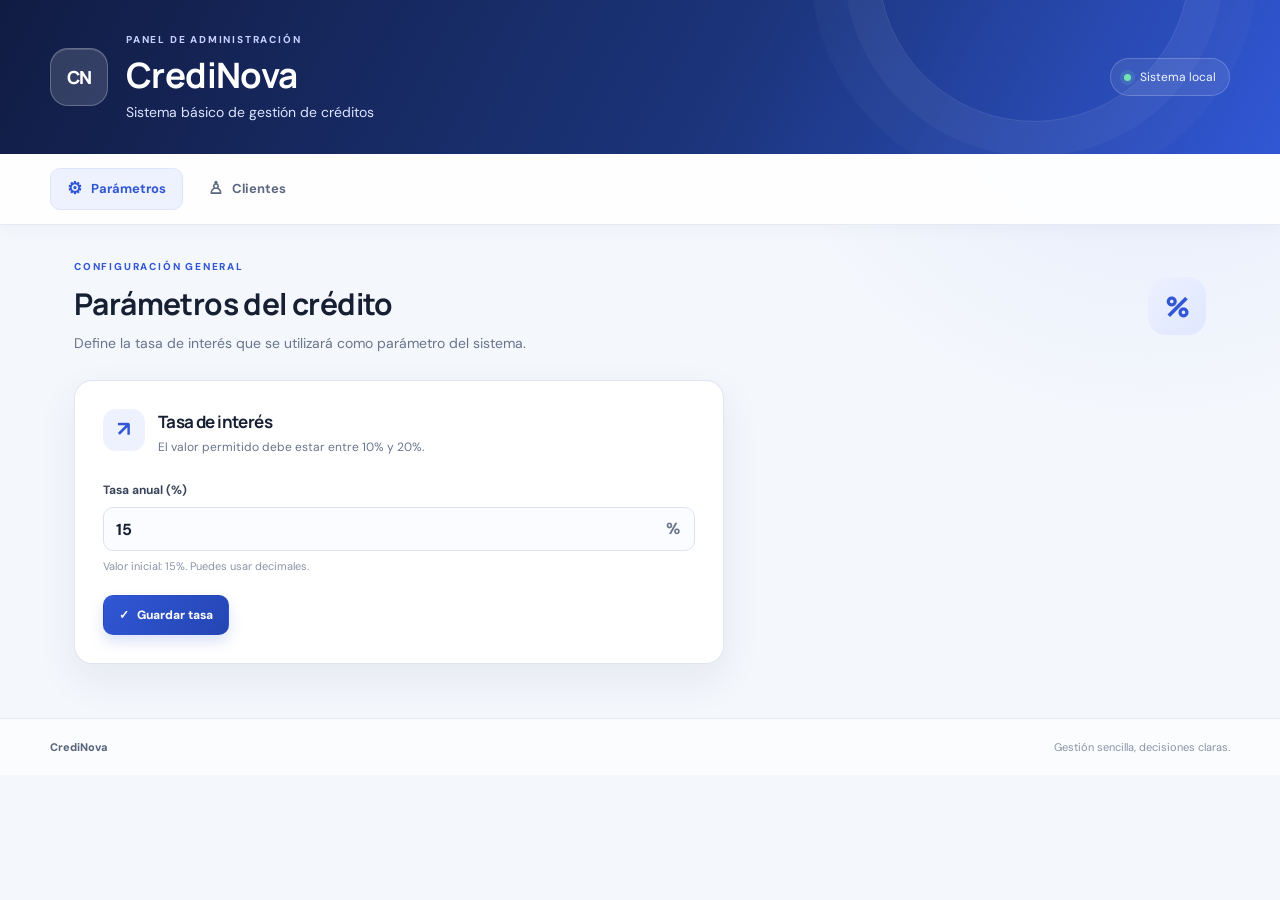
==== simulador_completo.html @ 36fbcb9e "subir proyecto CrediNova" ====
<!DOCTYPE html>
<html lang="es">
<head>
  <meta charset="UTF-8">
  <meta name="viewport" content="width=device-width, initial-scale=1.0">
  <meta name="theme-color" content="#172554">
  <title>CrediNova | Sistema de Créditos</title>
  <link rel="stylesheet" href="simulador_completo.css">
</head>
<body>
  <header class="topbar">
    <div class="brand-mark" aria-hidden="true">CN</div>
    <div class="brand-copy">
      <p class="eyebrow">PANEL DE ADMINISTRACIÓN</p>
      <h1>CrediNova</h1>
      <p class="subtitle">Sistema básico de gestión de créditos</p>
    </div>
    <div class="topbar-chip"><span class="status-dot"></span> Sistema local</div>
  </header>

  <nav class="main-nav" aria-label="Navegación principal">
    <button type="button" class="nav-button" data-seccion="parametros" onclick="mostrarSeccion('parametros')">
      <span class="nav-icon" aria-hidden="true">⚙</span> Parámetros
    </button>
    <button type="button" class="nav-button" data-seccion="clientes" onclick="mostrarSeccion('clientes')">
      <span class="nav-icon" aria-hidden="true">♙</span> Clientes
    </button>
  </nav>

  <main class="page-content">
    <section id="parametros" class="activa">
      <div class="section-heading">
        <div>
          <p class="eyebrow">CONFIGURACIÓN GENERAL</p>
          <h2>Parámetros del crédito</h2>
          <p class="section-description">Define la tasa de interés que se utilizará como parámetro del sistema.</p>
        </div>
        <div class="heading-icon" aria-hidden="true">%</div>
      </div>

      <div class="settings-card">
        <div class="card-title-row">
          <div class="mini-icon" aria-hidden="true">↗</div>
          <div>
            <h3>Tasa de interés</h3>
            <p>El valor permitido debe estar entre 10% y 20%.</p>
          </div>
        </div>
        <label for="tasaInteres">Tasa anual (%)</label>
        <div class="rate-input-wrap">
          <input type="number" id="tasaInteres" name="tasaInteres" min="10" max="20" step="0.1" value="15" inputmode="decimal">
          <span>%</span>
        </div>
        <p class="field-hint">Valor inicial: 15%. Puedes usar decimales.</p>
        <button type="button" class="button button-primary" onclick="guardarTasa()"><span aria-hidden="true">✓</span> Guardar tasa</button>
        <p id="mensajeTasa" class="feedback" role="status" aria-live="polite"></p>
      </div>
    </section>

    <section id="clientes">
      <div class="section-heading">
        <div>
          <p class="eyebrow">BASE DE CLIENTES</p>
          <h2>Administración de clientes</h2>
          <p class="section-description">Registra personas, consulta sus datos y actualiza su información cuando sea necesario.</p>
        </div>
        <div class="heading-icon" aria-hidden="true">♙</div>
      </div>

      <div class="content-grid">
        <div class="form-card">
          <div class="card-title-row">
            <div class="mini-icon" aria-hidden="true">＋</div>
            <div>
              <h3 id="tituloFormulario">Datos del cliente</h3>
              <p>Completa todos los campos obligatorios.</p>
            </div>
          </div>

          <form id="formularioCliente" onsubmit="event.preventDefault(); guardarCliente();" novalidate>
            <div class="form-field">
              <label for="cedula">Cédula</label>
              <input type="text" id="cedula" name="cedula" placeholder="Ej. 1712345678" maxlength="10" minlength="10" inputmode="numeric" autocomplete="off" required>
              <small>Debe contener 10 dígitos.</small>
            </div>
            <div class="form-field">
              <label for="nombre">Nombre</label>
              <input type="text" id="nombre" name="nombre" placeholder="Nombre del cliente" autocomplete="given-name" required>
            </div>
            <div class="form-field">
              <label for="apellido">Apellido</label>
              <input type="text" id="apellido" name="apellido" placeholder="Apellido del cliente" autocomplete="family-name" required>
            </div>
            <div class="form-row">
              <div class="form-field">
                <label for="ingresos">Ingresos ($)</label>
                <input type="number" id="ingresos" name="ingresos" placeholder="0.00" min="0" step="0.01" inputmode="decimal" required>
              </div>
              <div class="form-field">
                <label for="egresos">Egresos ($)</label>
                <input type="number" id="egresos" name="egresos" placeholder="0.00" min="0" step="0.01" inputmode="decimal" required>
              </div>
            </div>
            <div class="form-actions">
              <button type="submit" class="button button-primary" id="btnGuardarCliente">Guardar cliente</button>
              <button type="button" class="button button-secondary" onclick="limpiar()">Limpiar</button>
            </div>
            <p id="mensajeCliente" class="feedback" role="status" aria-live="polite"></p>
          </form>
        </div>

        <div class="table-card">
          <div class="table-heading">
            <div>
              <h3>Clientes registrados</h3>
              <p>Listado actualizado automáticamente.</p>
            </div>
            <span class="count-pill" id="contadorClientes">0 clientes</span>
          </div>
          <div class="table-scroll">
            <table>
              <thead>
                <tr>
                  <th>Cédula</th>
                  <th>Nombre</th>
                  <th>Apellido</th>
                  <th>Ingresos</th>
                  <th>Egresos</th>
                  <th>Acciones</th>
                </tr>
              </thead>
              <tbody id="tablaClientes">
                <tr class="empty-row"><td colspan="6">Aún no hay clientes. Registra el primero usando el formulario.</td></tr>
              </tbody>
            </table>
          </div>
        </div>
      </div>
    </section>
  </main>

  <footer class="footer">
    <span>CrediNova</span>
    <span>Gestión sencilla, decisiones claras.</span>
  </footer>

  <script src="utilitarios.js"></script>
  <script src="simulador_completo.js"></script>
</body>
</html>
---- simulador_completo.css ----
@import url('https://fonts.googleapis.com/css2?family=DM+Sans:wght@400;500;600;700&family=Manrope:wght@400;500;600;700;800&display=swap');

:root {
  --navy: #172554;
  --navy-2: #1e3a8a;
  --blue: #3157d5;
  --blue-light: #eef2ff;
  --ink: #172033;
  --muted: #69758b;
  --line: #e4e9f2;
  --surface: #ffffff;
  --page: #f4f7fc;
  --green: #087f5b;
  --red: #b42336;
  --shadow: 0 16px 42px rgba(23, 37, 84, .07);
}

* { box-sizing: border-box; }
html { min-height: 100%; }
body {
  margin: 0;
  min-height: 100vh;
  color: var(--ink);
  background:
    radial-gradient(circle at 90% 2%, rgba(99, 132, 255, .12), transparent 25rem),
    var(--page);
  font-family: 'DM Sans', Arial, sans-serif;
  line-height: 1.5;
}
button, input { font: inherit; }
button { cursor: pointer; }

.topbar {
  min-height: 154px;
  display: flex;
  align-items: center;
  gap: 18px;
  padding: 28px max(24px, calc((100% - 1180px) / 2));
  color: white;
  background: linear-gradient(118deg, #111c43 0%, #1b347a 56%, #3157d5 100%);
  position: relative;
  overflow: hidden;
}
.topbar::after {
  content: "";
  position: absolute;
  width: 310px;
  height: 310px;
  right: 7%;
  top: -190px;
  border: 1px solid rgba(255,255,255,.13);
  border-radius: 50%;
  box-shadow: 0 0 0 34px rgba(255,255,255,.035), 0 0 0 68px rgba(255,255,255,.025);
  pointer-events: none;
}
.brand-mark {
  width: 58px;
  height: 58px;
  flex: 0 0 58px;
  display: grid;
  place-items: center;
  border-radius: 18px;
  color: #fff;
  font-family: 'Manrope', sans-serif;
  font-size: 18px;
  font-weight: 800;
  letter-spacing: -1px;
  background: rgba(255,255,255,.14);
  border: 1px solid rgba(255,255,255,.24);
  box-shadow: inset 0 1px rgba(255,255,255,.15);
}
.brand-copy { position: relative; z-index: 1; }
.eyebrow {
  margin: 0 0 7px;
  font-size: 10px;
  font-weight: 800;
  letter-spacing: 1.8px;
  color: #8198ff;
}
.topbar .eyebrow { color: #c5d0ff; }
h1, h2, h3, p { margin-top: 0; }
h1, h2, h3 { font-family: 'Manrope', sans-serif; letter-spacing: -.6px; }
h1 { margin: 0; font-size: clamp(26px, 3vw, 35px); line-height: 1.2; }
.subtitle { margin: 6px 0 0; color: #dce4ff; font-size: 14px; }
.topbar-chip {
  position: relative;
  z-index: 1;
  margin-left: auto;
  display: flex;
  align-items: center;
  gap: 9px;
  padding: 9px 13px;
  border-radius: 999px;
  border: 1px solid rgba(255,255,255,.2);
  color: #f2f5ff;
  background: rgba(255,255,255,.08);
  font-size: 12px;
  white-space: nowrap;
}
.status-dot { width: 7px; height: 7px; border-radius: 50%; background: #72e3b1; box-shadow: 0 0 0 4px rgba(114,227,177,.13); }

.main-nav {
  display: flex;
  gap: 8px;
  align-items: center;
  padding: 14px max(24px, calc((100% - 1180px) / 2));
  background: rgba(255,255,255,.92);
  border-bottom: 1px solid var(--line);
  box-shadow: 0 4px 18px rgba(23,37,84,.035);
}
.nav-button {
  display: inline-flex;
  align-items: center;
  gap: 9px;
  border: 1px solid transparent;
  border-radius: 10px;
  padding: 10px 16px;
  color: #5d6980;
  background: transparent;
  font-size: 13px;
  font-weight: 700;
  transition: background .18s ease, color .18s ease, transform .18s ease;
}
.nav-button:hover { color: var(--blue); background: #f3f5ff; }
.nav-button.seleccionado { color: var(--blue); background: var(--blue-light); border-color: #dce4ff; }
.nav-icon { font-size: 17px; line-height: 1; }

.page-content { max-width: 1180px; margin: 0 auto; padding: 34px 24px 54px; }
section { display: none; animation: rise .24s ease both; }
section.activa { display: block; }
@keyframes rise { from { opacity: 0; transform: translateY(5px); } to { opacity: 1; transform: translateY(0); } }
.section-heading {
  display: flex;
  justify-content: space-between;
  align-items: center;
  gap: 24px;
  margin-bottom: 26px;
}
.section-heading .eyebrow { color: var(--blue); }
.section-heading h2 { margin: 0 0 7px; font-size: clamp(24px, 3vw, 30px); }
.section-description { max-width: 650px; margin: 0; color: var(--muted); font-size: 14px; }
.heading-icon {
  display: grid;
  place-items: center;
  width: 58px;
  height: 58px;
  flex: 0 0 58px;
  border-radius: 18px;
  color: var(--blue);
  background: linear-gradient(135deg, #edf1ff, #dfe7ff);
  font-family: 'Manrope', sans-serif;
  font-size: 28px;
  font-weight: 800;
}
.settings-card, .form-card, .table-card {
  border: 1px solid rgba(223,229,241,.95);
  border-radius: 18px;
  background: var(--surface);
  box-shadow: var(--shadow);
}
.settings-card { max-width: 650px; padding: 28px; }
.card-title-row { display: flex; align-items: flex-start; gap: 13px; margin-bottom: 25px; }
.mini-icon {
  display: grid;
  place-items: center;
  width: 42px;
  height: 42px;
  flex: 0 0 42px;
  border-radius: 13px;
  color: var(--blue);
  background: var(--blue-light);
  font-size: 21px;
  font-weight: 700;
}
.card-title-row h3, .table-heading h3 { margin: 0 0 4px; font-size: 17px; }
.card-title-row p, .table-heading p { margin: 0; color: var(--muted); font-size: 12px; }
label { display: block; margin-bottom: 8px; color: #39445a; font-size: 12px; font-weight: 700; }
input {
  width: 100%;
  min-width: 0;
  height: 44px;
  padding: 10px 12px;
  border: 1px solid #dce3ef;
  border-radius: 10px;
  outline: none;
  color: var(--ink);
  background: #fbfcff;
  font-size: 13px;
  transition: border-color .18s, box-shadow .18s, background .18s;
}
input::placeholder { color: #a0a9ba; }
input:focus { border-color: #7189f2; background: #fff; box-shadow: 0 0 0 3px rgba(49,87,213,.12); }
input:disabled { background: #f0f2f6; color: #737d90; cursor: not-allowed; }
.rate-input-wrap { position: relative; }
.rate-input-wrap input { padding-right: 46px; font-size: 16px; font-weight: 700; }
.rate-input-wrap span { position: absolute; top: 50%; right: 15px; transform: translateY(-50%); color: var(--muted); font-weight: 700; }
.field-hint { margin: 7px 0 20px; color: #8a94a6; font-size: 11px; }
.button {
  min-height: 40px;
  display: inline-flex;
  align-items: center;
  justify-content: center;
  gap: 8px;
  border: 1px solid transparent;
  border-radius: 10px;
  padding: 10px 15px;
  font-size: 12px;
  font-weight: 800;
  transition: transform .16s ease, box-shadow .16s ease, background .16s ease;
}
.button:hover { transform: translateY(-1px); }
.button-primary { color: #fff; background: linear-gradient(135deg, #3157d5, #2445b3); box-shadow: 0 7px 14px rgba(49,87,213,.17); }
.button-primary:hover { background: linear-gradient(135deg, #264ac4, #1c3898); box-shadow: 0 9px 17px rgba(49,87,213,.22); }
.button-secondary { color: #4c5870; background: #fff; border-color: #dce3ef; }
.button-secondary:hover { background: #f7f8fc; }
.feedback { min-height: 0; margin: 13px 0 0; font-size: 12px; font-weight: 700; }
.feedback:empty { display: none; }
.feedback.success { padding: 10px 12px; border-radius: 9px; color: var(--green); background: #e9f8f1; }
.feedback.error { padding: 10px 12px; border-radius: 9px; color: var(--red); background: #fff0f1; }

.content-grid { display: grid; grid-template-columns: minmax(280px, 350px) minmax(0, 1fr); align-items: start; gap: 20px; }
.form-card { padding: 23px; }
.form-card .card-title-row { margin-bottom: 22px; }
.form-field { min-width: 0; margin-bottom: 15px; }
.form-field small { display: block; margin-top: 5px; color: #8a94a6; font-size: 10px; }
.form-row { display: grid; grid-template-columns: 1fr 1fr; gap: 12px; }
.form-actions { display: flex; flex-wrap: wrap; gap: 8px; margin-top: 5px; }
.form-actions .button { flex: 1; }
.table-card { min-width: 0; overflow: hidden; }
.table-heading { display: flex; justify-content: space-between; align-items: center; gap: 12px; padding: 22px 22px 17px; }
.count-pill { padding: 6px 10px; border-radius: 999px; color: #3157d5; background: #eef2ff; font-size: 10px; font-weight: 800; white-space: nowrap; }
.table-scroll { width: 100%; overflow-x: auto; }
table { width: 100%; border-collapse: collapse; font-size: 12px; white-space: nowrap; }
thead { background: #f7f9fd; }
th { padding: 12px 14px; color: #68748a; text-align: left; text-transform: uppercase; letter-spacing: .65px; font-size: 9px; font-weight: 800; border-top: 1px solid #edf0f6; border-bottom: 1px solid #e7ebf3; }
td { padding: 13px 14px; color: #465168; border-bottom: 1px solid #edf0f6; }
tbody tr:last-child td { border-bottom: 0; }
tbody tr:hover:not(.empty-row) { background: #fafbff; }
.empty-row td { padding: 36px 18px; color: #8993a5; text-align: center; white-space: normal; }
.action-buttons { display: flex; gap: 5px; }
.table-action { border: 1px solid #dce4ff; border-radius: 7px; padding: 6px 8px; color: #3157d5; background: #f1f4ff; font-size: 10px; font-weight: 800; }
.table-action:hover { background: #e4eaff; }
.table-action.delete { color: #b42336; background: #fff2f3; border-color: #ffe0e3; }
.table-action.delete:hover { background: #ffe6e8; }
.footer { display: flex; justify-content: space-between; gap: 15px; padding: 20px max(24px, calc((100% - 1180px) / 2)); border-top: 1px solid var(--line); color: #8993a5; background: rgba(255,255,255,.65); font-size: 11px; }
.footer span:first-child { color: #58657c; font-weight: 800; }

@media (max-width: 850px) {
  .content-grid { grid-template-columns: 1fr; }
  .form-card { max-width: none; }
  .table-card { width: 100%; }
}
@media (max-width: 560px) {
  .topbar { min-height: 130px; padding: 23px 18px; gap: 12px; }
  .brand-mark { width: 46px; height: 46px; flex-basis: 46px; border-radius: 14px; }
  .topbar-chip { display: none; }
  .main-nav { padding: 10px 18px; }
  .nav-button { flex: 1; justify-content: center; padding: 10px 8px; }
  .page-content { padding: 25px 15px 38px; }
  .section-heading { align-items: flex-start; margin-bottom: 20px; }
  .heading-icon { width: 46px; height: 46px; flex-basis: 46px; border-radius: 14px; font-size: 22px; }
  .settings-card, .form-card { padding: 19px; border-radius: 15px; }
  .form-row { gap: 9px; }
  .table-heading { padding: 18px 16px 14px; align-items: flex-start; flex-direction: column; }
  .footer { padding: 18px; flex-direction: column; gap: 4px; }
}
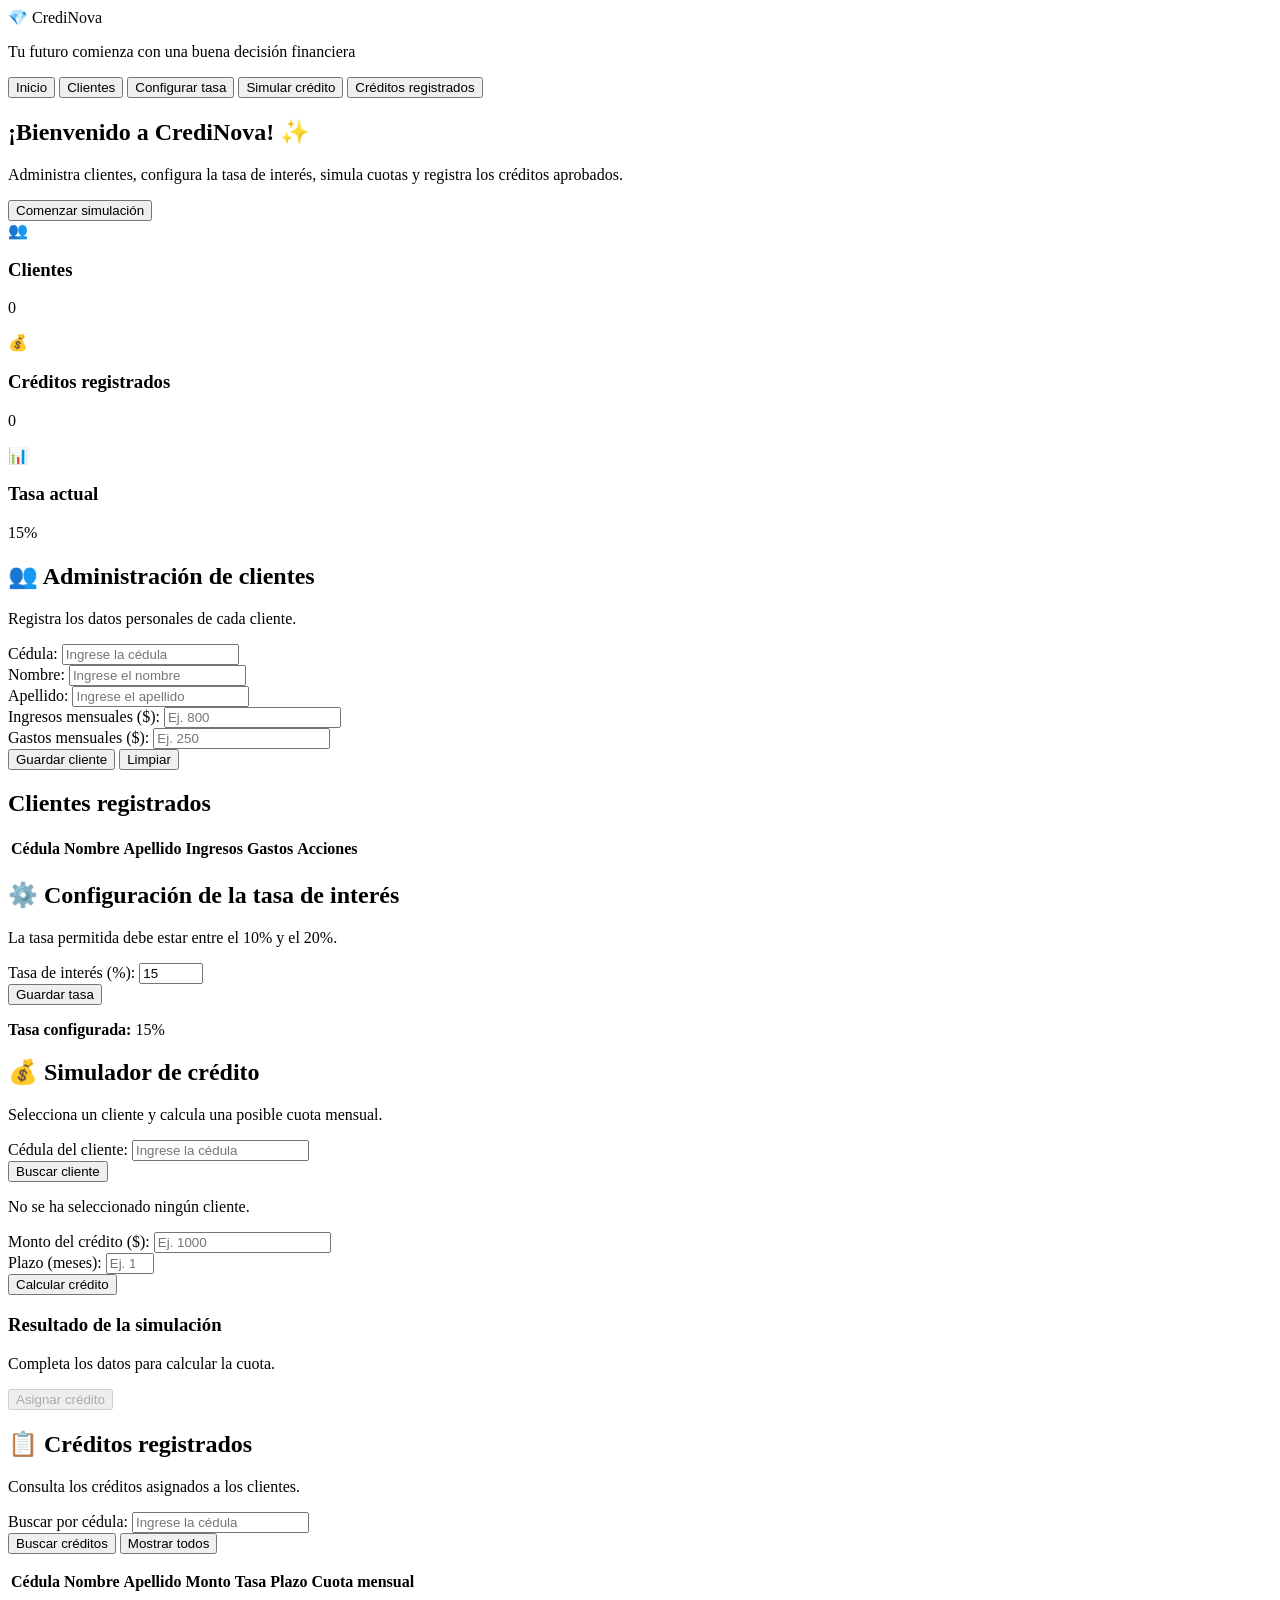
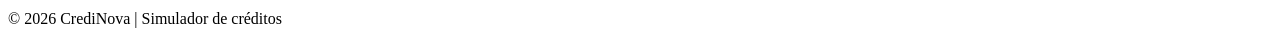
==== commit aaf3f76e: "Cambios en el html" ====
--- a/simulador_completo.html
+++ b/simulador_completo.html
@@ -1,150 +1,255 @@
 <!DOCTYPE html>
 <html lang="es">
 <head>
-  <meta charset="UTF-8">
-  <meta name="viewport" content="width=device-width, initial-scale=1.0">
-  <meta name="theme-color" content="#172554">
-  <title>CrediNova | Sistema de Créditos</title>
-  <link rel="stylesheet" href="simulador_completo.css">
+    <meta charset="UTF-8">
+    <meta name="viewport" content="width=device-width, initial-scale=1.0">
+    <title>CrediNova - Simulador de Créditos</title>
+    <link rel="stylesheet" href="estilos.css">
 </head>
 <body>
-  <header class="topbar">
-    <div class="brand-mark" aria-hidden="true">CN</div>
-    <div class="brand-copy">
-      <p class="eyebrow">PANEL DE ADMINISTRACIÓN</p>
-      <h1>CrediNova</h1>
-      <p class="subtitle">Sistema básico de gestión de créditos</p>
-    </div>
-    <div class="topbar-chip"><span class="status-dot"></span> Sistema local</div>
-  </header>
-
-  <nav class="main-nav" aria-label="Navegación principal">
-    <button type="button" class="nav-button" data-seccion="parametros" onclick="mostrarSeccion('parametros')">
-      <span class="nav-icon" aria-hidden="true">⚙</span> Parámetros
-    </button>
-    <button type="button" class="nav-button" data-seccion="clientes" onclick="mostrarSeccion('clientes')">
-      <span class="nav-icon" aria-hidden="true">♙</span> Clientes
-    </button>
-  </nav>
-
-  <main class="page-content">
-    <section id="parametros" class="activa">
-      <div class="section-heading">
-        <div>
-          <p class="eyebrow">CONFIGURACIÓN GENERAL</p>
-          <h2>Parámetros del crédito</h2>
-          <p class="section-description">Define la tasa de interés que se utilizará como parámetro del sistema.</p>
-        </div>
-        <div class="heading-icon" aria-hidden="true">%</div>
-      </div>
-
-      <div class="settings-card">
-        <div class="card-title-row">
-          <div class="mini-icon" aria-hidden="true">↗</div>
-          <div>
-            <h3>Tasa de interés</h3>
-            <p>El valor permitido debe estar entre 10% y 20%.</p>
-          </div>
-        </div>
-        <label for="tasaInteres">Tasa anual (%)</label>
-        <div class="rate-input-wrap">
-          <input type="number" id="tasaInteres" name="tasaInteres" min="10" max="20" step="0.1" value="15" inputmode="decimal">
-          <span>%</span>
-        </div>
-        <p class="field-hint">Valor inicial: 15%. Puedes usar decimales.</p>
-        <button type="button" class="button button-primary" onclick="guardarTasa()"><span aria-hidden="true">✓</span> Guardar tasa</button>
-        <p id="mensajeTasa" class="feedback" role="status" aria-live="polite"></p>
-      </div>
-    </section>
-
-    <section id="clientes">
-      <div class="section-heading">
-        <div>
-          <p class="eyebrow">BASE DE CLIENTES</p>
-          <h2>Administración de clientes</h2>
-          <p class="section-description">Registra personas, consulta sus datos y actualiza su información cuando sea necesario.</p>
-        </div>
-        <div class="heading-icon" aria-hidden="true">♙</div>
-      </div>
-
-      <div class="content-grid">
-        <div class="form-card">
-          <div class="card-title-row">
-            <div class="mini-icon" aria-hidden="true">＋</div>
-            <div>
-              <h3 id="tituloFormulario">Datos del cliente</h3>
-              <p>Completa todos los campos obligatorios.</p>
-            </div>
-          </div>
-
-          <form id="formularioCliente" onsubmit="event.preventDefault(); guardarCliente();" novalidate>
-            <div class="form-field">
-              <label for="cedula">Cédula</label>
-              <input type="text" id="cedula" name="cedula" placeholder="Ej. 1712345678" maxlength="10" minlength="10" inputmode="numeric" autocomplete="off" required>
-              <small>Debe contener 10 dígitos.</small>
-            </div>
-            <div class="form-field">
-              <label for="nombre">Nombre</label>
-              <input type="text" id="nombre" name="nombre" placeholder="Nombre del cliente" autocomplete="given-name" required>
-            </div>
-            <div class="form-field">
-              <label for="apellido">Apellido</label>
-              <input type="text" id="apellido" name="apellido" placeholder="Apellido del cliente" autocomplete="family-name" required>
-            </div>
-            <div class="form-row">
-              <div class="form-field">
-                <label for="ingresos">Ingresos ($)</label>
-                <input type="number" id="ingresos" name="ingresos" placeholder="0.00" min="0" step="0.01" inputmode="decimal" required>
-              </div>
-              <div class="form-field">
-                <label for="egresos">Egresos ($)</label>
-                <input type="number" id="egresos" name="egresos" placeholder="0.00" min="0" step="0.01" inputmode="decimal" required>
-              </div>
-            </div>
-            <div class="form-actions">
-              <button type="submit" class="button button-primary" id="btnGuardarCliente">Guardar cliente</button>
-              <button type="button" class="button button-secondary" onclick="limpiar()">Limpiar</button>
-            </div>
-            <p id="mensajeCliente" class="feedback" role="status" aria-live="polite"></p>
-          </form>
-        </div>
-
-        <div class="table-card">
-          <div class="table-heading">
-            <div>
-              <h3>Clientes registrados</h3>
-              <p>Listado actualizado automáticamente.</p>
-            </div>
-            <span class="count-pill" id="contadorClientes">0 clientes</span>
-          </div>
-          <div class="table-scroll">
-            <table>
-              <thead>
-                <tr>
-                  <th>Cédula</th>
-                  <th>Nombre</th>
-                  <th>Apellido</th>
-                  <th>Ingresos</th>
-                  <th>Egresos</th>
-                  <th>Acciones</th>
-                </tr>
-              </thead>
-              <tbody id="tablaClientes">
-                <tr class="empty-row"><td colspan="6">Aún no hay clientes. Registra el primero usando el formulario.</td></tr>
-              </tbody>
-            </table>
-          </div>
-        </div>
-      </div>
-    </section>
-  </main>
-
-  <footer class="footer">
-    <span>CrediNova</span>
-    <span>Gestión sencilla, decisiones claras.</span>
-  </footer>
-
-  <script src="utilitarios.js"></script>
-  <script src="simulador_completo.js"></script>
+
+    <header class="encabezado">
+        <div class="logo">💎 CrediNova</div>
+        <p>Tu futuro comienza con una buena decisión financiera</p>
+    </header>
+
+    <nav class="menu">
+        <button onclick="mostrarSeccion('inicio')">Inicio</button>
+        <button onclick="mostrarSeccion('clientes')">Clientes</button>
+        <button onclick="mostrarSeccion('configuracion')">Configurar tasa</button>
+        <button onclick="mostrarSeccion('simulador')">Simular crédito</button>
+        <button onclick="mostrarSeccion('historial')">Créditos registrados</button>
+    </nav>
+
+    <main class="contenedor">
+
+        <!-- INICIO -->
+        <section id="inicio" class="seccion activa">
+            <div class="tarjeta bienvenida">
+                <h1>¡Bienvenido a CrediNova! ✨</h1>
+                <p>
+                    Administra clientes, configura la tasa de interés,
+                    simula cuotas y registra los créditos aprobados.
+                </p>
+                <button class="boton-principal" onclick="mostrarSeccion('simulador')">
+                    Comenzar simulación
+                </button>
+            </div>
+
+            <div class="resumen">
+                <div class="tarjeta estadistica">
+                    <span>👥</span>
+                    <h3>Clientes</h3>
+                    <p id="totalClientes">0</p>
+                </div>
+
+                <div class="tarjeta estadistica">
+                    <span>💰</span>
+                    <h3>Créditos registrados</h3>
+                    <p id="totalCreditos">0</p>
+                </div>
+
+                <div class="tarjeta estadistica">
+                    <span>📊</span>
+                    <h3>Tasa actual</h3>
+                    <p id="tasaActualInicio">15%</p>
+                </div>
+            </div>
+        </section>
+
+        <!-- CLIENTES -->
+        <section id="clientes" class="seccion">
+            <div class="tarjeta">
+                <h2>👥 Administración de clientes</h2>
+                <p>Registra los datos personales de cada cliente.</p>
+
+                <form id="formCliente">
+                    <div class="grupo-formulario">
+                        <label for="cedula">Cédula:</label>
+                        <input type="text" id="cedula" maxlength="10"
+                               placeholder="Ingrese la cédula" required>
+                    </div>
+
+                    <div class="grupo-formulario">
+                        <label for="nombre">Nombre:</label>
+                        <input type="text" id="nombre"
+                               placeholder="Ingrese el nombre" required>
+                    </div>
+
+                    <div class="grupo-formulario">
+                        <label for="apellido">Apellido:</label>
+                        <input type="text" id="apellido"
+                               placeholder="Ingrese el apellido" required>
+                    </div>
+
+                    <div class="grupo-formulario">
+                        <label for="ingresos">Ingresos mensuales ($):</label>
+                        <input type="number" id="ingresos" min="0" step="0.01"
+                               placeholder="Ej. 800" required>
+                    </div>
+
+                    <div class="grupo-formulario">
+                        <label for="gastos">Gastos mensuales ($):</label>
+                        <input type="number" id="gastos" min="0" step="0.01"
+                               placeholder="Ej. 250" required>
+                    </div>
+
+                    <div class="botones">
+                        <button type="submit" class="boton-principal">Guardar cliente</button>
+                        <button type="button" class="boton-secundario"
+                                onclick="limpiarFormularioCliente()">Limpiar</button>
+                    </div>
+                </form>
+
+                <p id="mensajeCliente" class="mensaje"></p>
+            </div>
+
+            <div class="tarjeta">
+                <h2>Clientes registrados</h2>
+
+                <div class="tabla-contenedor">
+                    <table>
+                        <thead>
+                            <tr>
+                                <th>Cédula</th>
+                                <th>Nombre</th>
+                                <th>Apellido</th>
+                                <th>Ingresos</th>
+                                <th>Gastos</th>
+                                <th>Acciones</th>
+                            </tr>
+                        </thead>
+                        <tbody id="tablaClientes"></tbody>
+                    </table>
+                </div>
+            </div>
+        </section>
+
+        <!-- CONFIGURACIÓN DE TASA -->
+        <section id="configuracion" class="seccion">
+            <div class="tarjeta">
+                <h2>⚙️ Configuración de la tasa de interés</h2>
+                <p>La tasa permitida debe estar entre el 10% y el 20%.</p>
+
+                <div class="grupo-formulario">
+                    <label for="tasaInteres">Tasa de interés (%):</label>
+                    <input type="number" id="tasaInteres"
+                           min="10" max="20" value="15" step="0.5">
+                </div>
+
+                <button class="boton-principal" onclick="guardarTasa()">
+                    Guardar tasa
+                </button>
+
+                <p id="mensajeTasa" class="mensaje"></p>
+
+                <div class="aviso">
+                    <strong>Tasa configurada:</strong>
+                    <span id="tasaActual">15%</span>
+                </div>
+            </div>
+        </section>
+
+        <!-- SIMULADOR -->
+        <section id="simulador" class="seccion">
+            <div class="tarjeta">
+                <h2>💰 Simulador de crédito</h2>
+                <p>Selecciona un cliente y calcula una posible cuota mensual.</p>
+
+                <div class="grupo-formulario">
+                    <label for="cedulaSimulacion">Cédula del cliente:</label>
+                    <input type="text" id="cedulaSimulacion"
+                           maxlength="10" placeholder="Ingrese la cédula">
+                </div>
+
+                <button class="boton-principal" onclick="buscarClienteSimulacion()">
+                    Buscar cliente
+                </button>
+
+                <div id="datosCliente" class="datos-cliente">
+                    <p>No se ha seleccionado ningún cliente.</p>
+                </div>
+
+                <div class="grupo-formulario">
+                    <label for="monto">Monto del crédito ($):</label>
+                    <input type="number" id="monto" min="1" step="0.01"
+                           placeholder="Ej. 1000">
+                </div>
+
+                <div class="grupo-formulario">
+                    <label for="plazo">Plazo (meses):</label>
+                    <input type="number" id="plazo" min="1" max="60"
+                           placeholder="Ej. 12">
+                </div>
+
+                <button class="boton-principal" onclick="calcularCredito()">
+                    Calcular crédito
+                </button>
+
+                <div id="resultadoCredito" class="resultado">
+                    <h3>Resultado de la simulación</h3>
+                    <p>Completa los datos para calcular la cuota.</p>
+                </div>
+
+                <button id="btnAsignarCredito" class="boton-asignar"
+                        onclick="asignarCredito()" disabled>
+                    Asignar crédito
+                </button>
+
+                <p id="mensajeAsignacion" class="mensaje"></p>
+            </div>
+        </section>
+
+        <!-- HISTORIAL -->
+        <section id="historial" class="seccion">
+            <div class="tarjeta">
+                <h2>📋 Créditos registrados</h2>
+                <p>Consulta los créditos asignados a los clientes.</p>
+
+                <div class="buscador">
+                    <div class="grupo-formulario">
+                        <label for="cedulaBuscarCredito">Buscar por cédula:</label>
+                        <input type="text" id="cedulaBuscarCredito"
+                               maxlength="10" placeholder="Ingrese la cédula">
+                    </div>
+
+                    <button class="boton-principal" onclick="buscarCreditosCliente()">
+                        Buscar créditos
+                    </button>
+
+                    <button class="boton-secundario" onclick="pintarCreditos(creditos)">
+                        Mostrar todos
+                    </button>
+                </div>
+
+                <p id="mensajeHistorial" class="mensaje"></p>
+
+                <div class="tabla-contenedor">
+                    <table>
+                        <thead>
+                            <tr>
+                                <th>Cédula</th>
+                                <th>Nombre</th>
+                                <th>Apellido</th>
+                                <th>Monto</th>
+                                <th>Tasa</th>
+                                <th>Plazo</th>
+                                <th>Cuota mensual</th>
+                            </tr>
+                        </thead>
+                        <tbody id="tablaCreditos"></tbody>
+                    </table>
+                </div>
+            </div>
+        </section>
+
+    </main>
+
+    <footer class="pie">
+        <p>© 2026 CrediNova | Simulador de créditos</p>
+    </footer>
+
+    <script src="utilitarios.js"></script>
+    <script src="script.js"></script>
 </body>
-</html>
+</html>
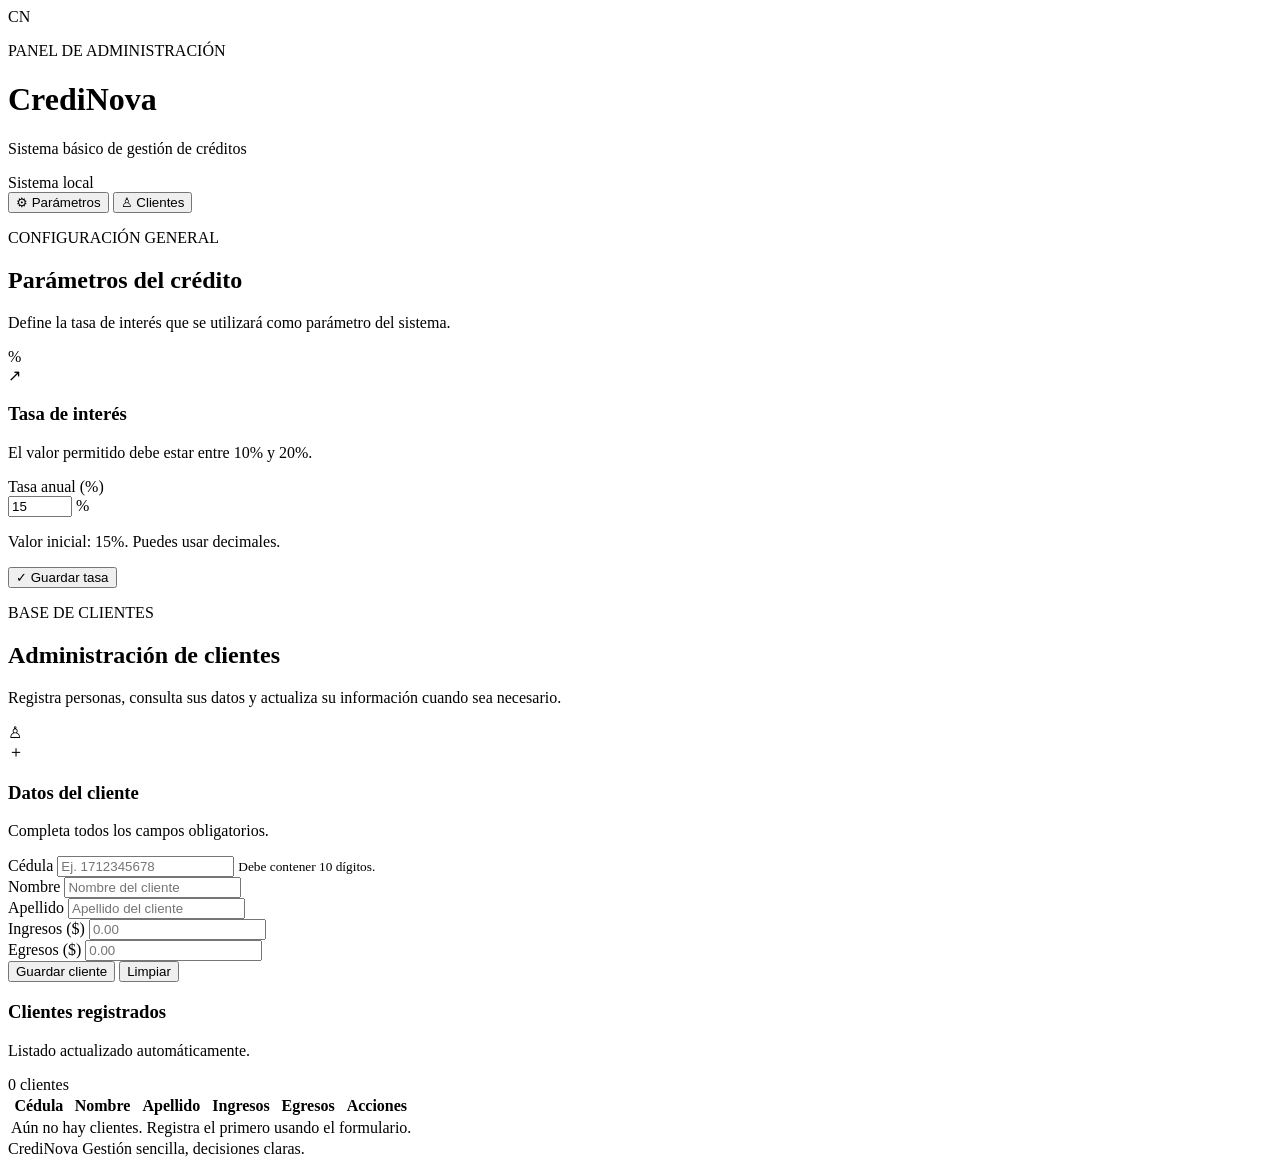
==== commit 14400a1a: "Refactor HTML structure and update styles" ====
--- a/simulador_completo.html
+++ b/simulador_completo.html
@@ -1,255 +1,228 @@
+
 <!DOCTYPE html>
 <html lang="es">
 <head>
-    <meta charset="UTF-8">
-    <meta name="viewport" content="width=device-width, initial-scale=1.0">
-    <title>CrediNova - Simulador de Créditos</title>
-    <link rel="stylesheet" href="estilos.css">
+  <meta charset="UTF-8">
+  <meta name="viewport" content="width=device-width, initial-scale=1.0">
+  <meta name="theme-color" content="#172554">
+  <title>CrediNova | Sistema de Créditos</title>
+  <link rel="stylesheet" href="simulador.css">
 </head>
 <body>
-
-    <header class="encabezado">
-        <div class="logo">💎 CrediNova</div>
-        <p>Tu futuro comienza con una buena decisión financiera</p>
-    </header>
-
-    <nav class="menu">
-        <button onclick="mostrarSeccion('inicio')">Inicio</button>
-        <button onclick="mostrarSeccion('clientes')">Clientes</button>
-        <button onclick="mostrarSeccion('configuracion')">Configurar tasa</button>
-        <button onclick="mostrarSeccion('simulador')">Simular crédito</button>
-        <button onclick="mostrarSeccion('historial')">Créditos registrados</button>
-    </nav>
-
-    <main class="contenedor">
-
-        <!-- INICIO -->
-        <section id="inicio" class="seccion activa">
-            <div class="tarjeta bienvenida">
-                <h1>¡Bienvenido a CrediNova! ✨</h1>
-                <p>
-                    Administra clientes, configura la tasa de interés,
-                    simula cuotas y registra los créditos aprobados.
-                </p>
-                <button class="boton-principal" onclick="mostrarSeccion('simulador')">
-                    Comenzar simulación
-                </button>
-            </div>
-
-            <div class="resumen">
-                <div class="tarjeta estadistica">
-                    <span>👥</span>
-                    <h3>Clientes</h3>
-                    <p id="totalClientes">0</p>
-                </div>
-
-                <div class="tarjeta estadistica">
-                    <span>💰</span>
-                    <h3>Créditos registrados</h3>
-                    <p id="totalCreditos">0</p>
-                </div>
-
-                <div class="tarjeta estadistica">
-                    <span>📊</span>
-                    <h3>Tasa actual</h3>
-                    <p id="tasaActualInicio">15%</p>
-                </div>
-            </div>
-        </section>
-
-        <!-- CLIENTES -->
-        <section id="clientes" class="seccion">
-            <div class="tarjeta">
-                <h2>👥 Administración de clientes</h2>
-                <p>Registra los datos personales de cada cliente.</p>
-
-                <form id="formCliente">
-                    <div class="grupo-formulario">
-                        <label for="cedula">Cédula:</label>
-                        <input type="text" id="cedula" maxlength="10"
-                               placeholder="Ingrese la cédula" required>
-                    </div>
-
-                    <div class="grupo-formulario">
-                        <label for="nombre">Nombre:</label>
-                        <input type="text" id="nombre"
-                               placeholder="Ingrese el nombre" required>
-                    </div>
-
-                    <div class="grupo-formulario">
-                        <label for="apellido">Apellido:</label>
-                        <input type="text" id="apellido"
-                               placeholder="Ingrese el apellido" required>
-                    </div>
-
-                    <div class="grupo-formulario">
-                        <label for="ingresos">Ingresos mensuales ($):</label>
-                        <input type="number" id="ingresos" min="0" step="0.01"
-                               placeholder="Ej. 800" required>
-                    </div>
-
-                    <div class="grupo-formulario">
-                        <label for="gastos">Gastos mensuales ($):</label>
-                        <input type="number" id="gastos" min="0" step="0.01"
-                               placeholder="Ej. 250" required>
-                    </div>
-
-                    <div class="botones">
-                        <button type="submit" class="boton-principal">Guardar cliente</button>
-                        <button type="button" class="boton-secundario"
-                                onclick="limpiarFormularioCliente()">Limpiar</button>
-                    </div>
-                </form>
-
-                <p id="mensajeCliente" class="mensaje"></p>
-            </div>
-
-            <div class="tarjeta">
-                <h2>Clientes registrados</h2>
-
-                <div class="tabla-contenedor">
-                    <table>
-                        <thead>
-                            <tr>
-                                <th>Cédula</th>
-                                <th>Nombre</th>
-                                <th>Apellido</th>
-                                <th>Ingresos</th>
-                                <th>Gastos</th>
-                                <th>Acciones</th>
-                            </tr>
-                        </thead>
-                        <tbody id="tablaClientes"></tbody>
-                    </table>
-                </div>
-            </div>
-        </section>
-
-        <!-- CONFIGURACIÓN DE TASA -->
-        <section id="configuracion" class="seccion">
-            <div class="tarjeta">
-                <h2>⚙️ Configuración de la tasa de interés</h2>
-                <p>La tasa permitida debe estar entre el 10% y el 20%.</p>
-
-                <div class="grupo-formulario">
-                    <label for="tasaInteres">Tasa de interés (%):</label>
-                    <input type="number" id="tasaInteres"
-                           min="10" max="20" value="15" step="0.5">
-                </div>
-
-                <button class="boton-principal" onclick="guardarTasa()">
-                    Guardar tasa
-                </button>
-
-                <p id="mensajeTasa" class="mensaje"></p>
-
-                <div class="aviso">
-                    <strong>Tasa configurada:</strong>
-                    <span id="tasaActual">15%</span>
-                </div>
-            </div>
-        </section>
-
-        <!-- SIMULADOR -->
-        <section id="simulador" class="seccion">
-            <div class="tarjeta">
-                <h2>💰 Simulador de crédito</h2>
-                <p>Selecciona un cliente y calcula una posible cuota mensual.</p>
-
-                <div class="grupo-formulario">
-                    <label for="cedulaSimulacion">Cédula del cliente:</label>
-                    <input type="text" id="cedulaSimulacion"
-                           maxlength="10" placeholder="Ingrese la cédula">
-                </div>
-
-                <button class="boton-principal" onclick="buscarClienteSimulacion()">
-                    Buscar cliente
-                </button>
-
-                <div id="datosCliente" class="datos-cliente">
-                    <p>No se ha seleccionado ningún cliente.</p>
-                </div>
-
-                <div class="grupo-formulario">
-                    <label for="monto">Monto del crédito ($):</label>
-                    <input type="number" id="monto" min="1" step="0.01"
-                           placeholder="Ej. 1000">
-                </div>
-
-                <div class="grupo-formulario">
-                    <label for="plazo">Plazo (meses):</label>
-                    <input type="number" id="plazo" min="1" max="60"
-                           placeholder="Ej. 12">
-                </div>
-
-                <button class="boton-principal" onclick="calcularCredito()">
-                    Calcular crédito
-                </button>
-
-                <div id="resultadoCredito" class="resultado">
-                    <h3>Resultado de la simulación</h3>
-                    <p>Completa los datos para calcular la cuota.</p>
-                </div>
-
-                <button id="btnAsignarCredito" class="boton-asignar"
-                        onclick="asignarCredito()" disabled>
-                    Asignar crédito
-                </button>
-
-                <p id="mensajeAsignacion" class="mensaje"></p>
-            </div>
-        </section>
-
-        <!-- HISTORIAL -->
-        <section id="historial" class="seccion">
-            <div class="tarjeta">
-                <h2>📋 Créditos registrados</h2>
-                <p>Consulta los créditos asignados a los clientes.</p>
-
-                <div class="buscador">
-                    <div class="grupo-formulario">
-                        <label for="cedulaBuscarCredito">Buscar por cédula:</label>
-                        <input type="text" id="cedulaBuscarCredito"
-                               maxlength="10" placeholder="Ingrese la cédula">
-                    </div>
-
-                    <button class="boton-principal" onclick="buscarCreditosCliente()">
-                        Buscar créditos
-                    </button>
-
-                    <button class="boton-secundario" onclick="pintarCreditos(creditos)">
-                        Mostrar todos
-                    </button>
-                </div>
-
-                <p id="mensajeHistorial" class="mensaje"></p>
-
-                <div class="tabla-contenedor">
-                    <table>
-                        <thead>
-                            <tr>
-                                <th>Cédula</th>
-                                <th>Nombre</th>
-                                <th>Apellido</th>
-                                <th>Monto</th>
-                                <th>Tasa</th>
-                                <th>Plazo</th>
-                                <th>Cuota mensual</th>
-                            </tr>
-                        </thead>
-                        <tbody id="tablaCreditos"></tbody>
-                    </table>
-                </div>
-            </div>
-        </section>
-
-    </main>
-
-    <footer class="pie">
-        <p>© 2026 CrediNova | Simulador de créditos</p>
-    </footer>
-
-    <script src="utilitarios.js"></script>
-    <script src="script.js"></script>
+  <header class="topbar">
+    <div class="brand-mark" aria-hidden="true">CN</div>
+    <div class="brand-copy">
+      <p class="eyebrow">PANEL DE ADMINISTRACIÓN</p>
+      <h1>CrediNova</h1>
+      <p class="subtitle">Sistema básico de gestión de créditos</p>
+    </div>
+    <div class="topbar-chip">
+      <span class="status-dot"></span>
+      Sistema local
+    </div>
+  </header>
+
+  <nav class="main-nav" aria-label="Navegación principal">
+    <button type="button" class="nav-button"
+      data-seccion="parametros"
+      onclick="mostrarSeccion('parametros')">
+      <span class="nav-icon" aria-hidden="true">⚙</span>
+      Parámetros
+    </button>
+
+    <button type="button" class="nav-button"
+      data-seccion="clientes"
+      onclick="mostrarSeccion('clientes')">
+      <span class="nav-icon" aria-hidden="true">♙</span>
+      Clientes
+    </button>
+  </nav>
+
+  <main class="page-content">
+
+    <!-- PARÁMETROS -->
+    <section id="parametros" class="activa">
+      <div class="section-heading">
+        <div>
+          <p class="eyebrow">CONFIGURACIÓN GENERAL</p>
+          <h2>Parámetros del crédito</h2>
+          <p class="section-description">
+            Define la tasa de interés que se utilizará como parámetro del sistema.
+          </p>
+        </div>
+        <div class="heading-icon" aria-hidden="true">%</div>
+      </div>
+
+      <div class="settings-card">
+        <div class="card-title-row">
+          <div class="mini-icon" aria-hidden="true">↗</div>
+          <div>
+            <h3>Tasa de interés</h3>
+            <p>El valor permitido debe estar entre 10% y 20%.</p>
+          </div>
+        </div>
+
+        <label for="tasaInteres">Tasa anual (%)</label>
+
+        <div class="rate-input-wrap">
+          <input
+            type="number"
+            id="tasaInteres"
+            name="tasaInteres"
+            min="10"
+            max="20"
+            step="0.1"
+            value="15"
+            inputmode="decimal">
+          <span>%</span>
+        </div>
+
+        <p class="field-hint">
+          Valor inicial: 15%. Puedes usar decimales.
+        </p>
+
+        <button type="button" class="button button-primary"
+          onclick="guardarTasa()">
+          <span aria-hidden="true">✓</span>
+          Guardar tasa
+        </button>
+
+        <p id="mensajeTasa" class="feedback"
+          role="status" aria-live="polite"></p>
+      </div>
+    </section>
+
+    <!-- CLIENTES -->
+    <section id="clientes">
+      <div class="section-heading">
+        <div>
+          <p class="eyebrow">BASE DE CLIENTES</p>
+          <h2>Administración de clientes</h2>
+          <p class="section-description">
+            Registra personas, consulta sus datos y actualiza su información cuando sea necesario.
+          </p>
+        </div>
+        <div class="heading-icon" aria-hidden="true">♙</div>
+      </div>
+
+      <div class="content-grid">
+
+        <!-- FORMULARIO -->
+        <div class="form-card">
+          <div class="card-title-row">
+            <div class="mini-icon" aria-hidden="true">＋</div>
+            <div>
+              <h3 id="tituloFormulario">Datos del cliente</h3>
+              <p>Completa todos los campos obligatorios.</p>
+            </div>
+          </div>
+
+          <form id="formularioCliente"
+            onsubmit="event.preventDefault(); guardarCliente();"
+            novalidate>
+
+            <div class="form-field">
+              <label for="cedula">Cédula</label>
+              <input type="text" id="cedula" name="cedula"
+                placeholder="Ej. 1712345678"
+                maxlength="10" minlength="10"
+                inputmode="numeric" autocomplete="off" required>
+              <small>Debe contener 10 dígitos.</small>
+            </div>
+
+            <div class="form-field">
+              <label for="nombre">Nombre</label>
+              <input type="text" id="nombre" name="nombre"
+                placeholder="Nombre del cliente"
+                autocomplete="given-name" required>
+            </div>
+
+            <div class="form-field">
+              <label for="apellido">Apellido</label>
+              <input type="text" id="apellido" name="apellido"
+                placeholder="Apellido del cliente"
+                autocomplete="family-name" required>
+            </div>
+
+            <div class="form-row">
+              <div class="form-field">
+                <label for="ingresos">Ingresos ($)</label>
+                <input type="number" id="ingresos" name="ingresos"
+                  placeholder="0.00" min="0" step="0.01"
+                  inputmode="decimal" required>
+              </div>
+
+              <div class="form-field">
+                <label for="egresos">Egresos ($)</label>
+                <input type="number" id="egresos" name="egresos"
+                  placeholder="0.00" min="0" step="0.01"
+                  inputmode="decimal" required>
+              </div>
+            </div>
+
+            <div class="form-actions">
+              <button type="submit" class="button button-primary"
+                id="btnGuardarCliente">
+                Guardar cliente
+              </button>
+
+              <button type="button" class="button button-secondary"
+                onclick="limpiar()">
+                Limpiar
+              </button>
+            </div>
+
+            <p id="mensajeCliente" class="feedback"
+              role="status" aria-live="polite"></p>
+          </form>
+        </div>
+
+        <!-- TABLA -->
+        <div class="table-card">
+          <div class="table-heading">
+            <div>
+              <h3>Clientes registrados</h3>
+              <p>Listado actualizado automáticamente.</p>
+            </div>
+            <span class="count-pill" id="contadorClientes">
+              0 clientes
+            </span>
+          </div>
+
+          <div class="table-scroll">
+            <table>
+              <thead>
+                <tr>
+                  <th>Cédula</th>
+                  <th>Nombre</th>
+                  <th>Apellido</th>
+                  <th>Ingresos</th>
+                  <th>Egresos</th>
+                  <th>Acciones</th>
+                </tr>
+              </thead>
+
+              <tbody id="tablaClientes">
+                <tr class="empty-row">
+                  <td colspan="6">
+                    Aún no hay clientes. Registra el primero usando el formulario.
+                  </td>
+                </tr>
+              </tbody>
+            </table>
+          </div>
+        </div>
+
+      </div>
+    </section>
+  </main>
+
+  <footer class="footer">
+    <span>CrediNova</span>
+    <span>Gestión sencilla, decisiones claras.</span>
+  </footer>
+
+  <script src="utilitarios.js"></script>
+  <script src="simulador.js"></script>
 </body>
-</html>+</html>
